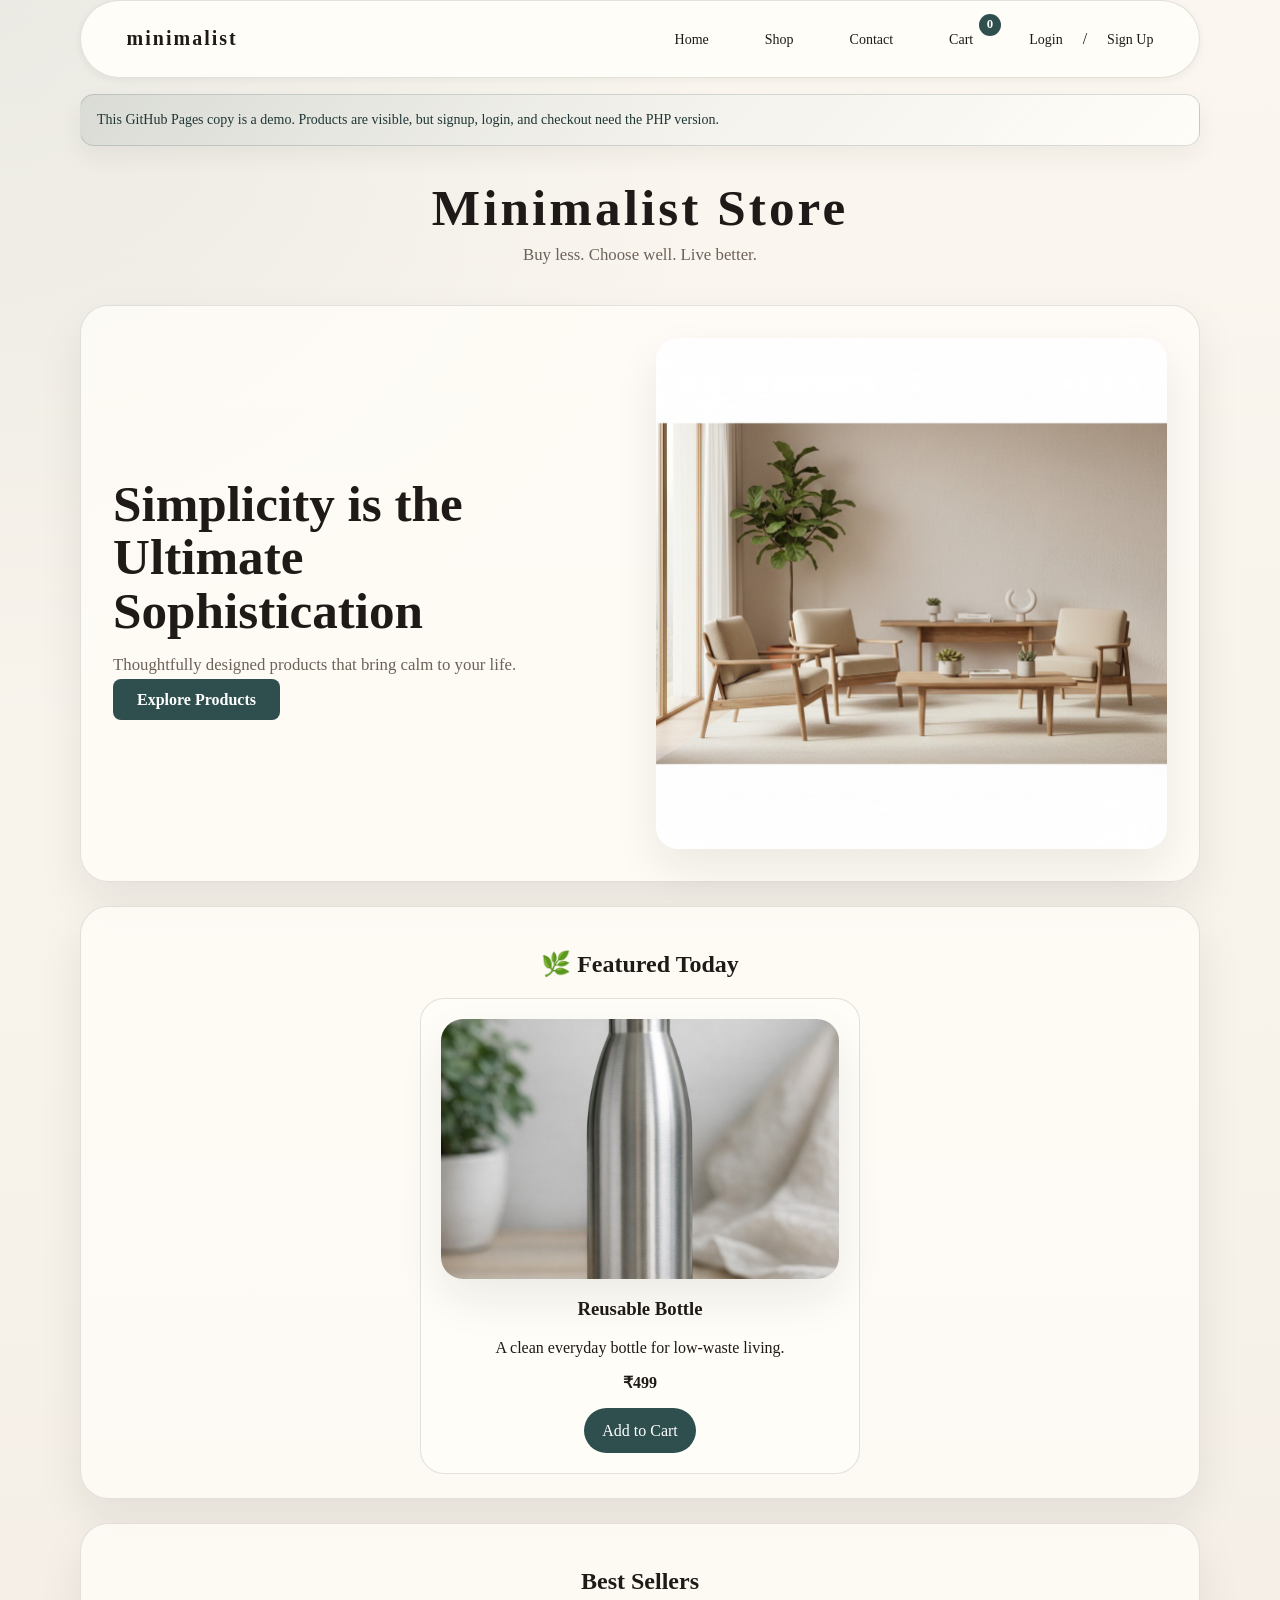
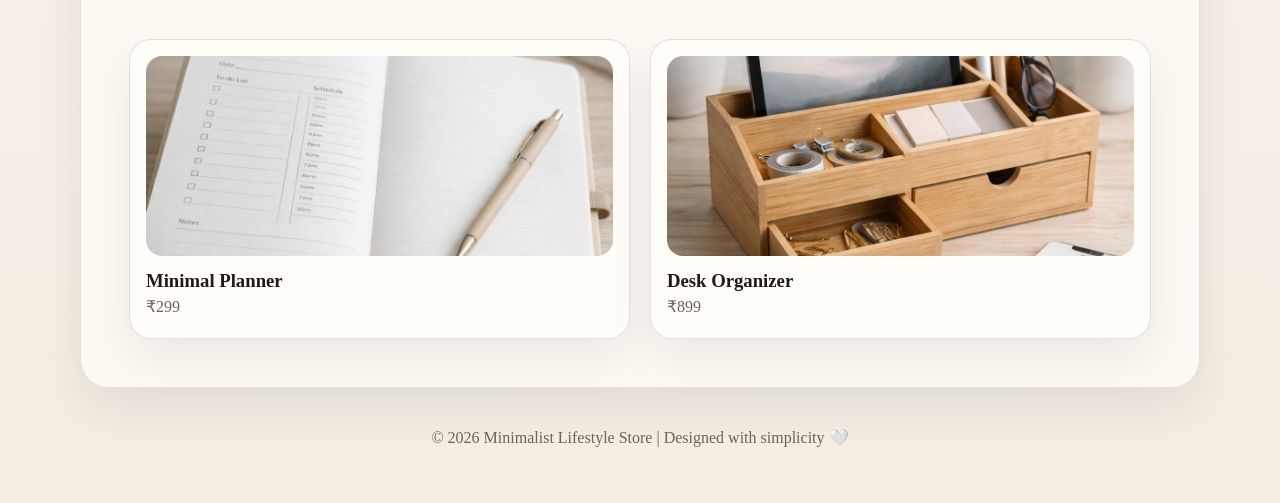
==== index.html @ 7abe247c "Add authentication system (signup/login), browser storage fallbacks for GitHub Pages, and product ca" ====
<!DOCTYPE html>
<html lang="en">
<head>
  <meta charset="UTF-8">
  <meta name="viewport" content="width=device-width, initial-scale=1.0">
  <title>Minimalist Lifestyle Store</title>
  <link rel="stylesheet" href="style.css">
</head>
<body>

<nav class="navbar">
  <div class="nav-container">
    <a href="index.html" class="logo">minimalist</a>
    <ul class="nav-links">
      <li><a href="index.html">Home</a></li>
      <li><a href="products.html">Shop</a></li>
      <li><a href="contact.html">Contact</a></li>
      <li><a href="cart.html" class="cart-link">Cart <span class="cart-badge" data-cart-count="0">0</span></a></li>
      <li id="user-menu" style="display: none;">
        <a href="#" onclick="logout(); return false;">Logout</a>
      </li>
      <li id="auth-menu">
        <a href="login.html">Login</a> / <a href="signup.html">Sign Up</a>
      </li>
    </ul>
  </div>
</nav>

<section class="demo-banner" aria-label="Demo mode notice">
  <p>This GitHub Pages copy is a demo. Products are visible, but signup, login, and checkout need the PHP version.</p>
</section>

<header>
  <h1>Minimalist Store</h1>
  <p>Buy less. Choose well. Live better.</p>
</header>

<!-- HERO SECTION -->
<section class="hero-home">
  <div class="hero-text">
    <h2>Simplicity is the Ultimate Sophistication</h2>
    <p>Thoughtfully designed products that bring calm to your life.</p>
    <a href="products.html" class="btn">Explore Products</a>
  </div>

  <div class="hero-image">
    <img src="images/minimal-livingroom.jpg" alt="Minimal Living Room">
  </div>
</section>

<!-- FEATURED PRODUCT (LOGIC BASED) -->
<section class="featured">
  <h2>🌿 Featured Today</h2>
  <div class="featured-card" id="featured-product">
    <img src="images/featured-home.jpg" alt="Featured Lifestyle">
    <h3>Calm Living Essentials</h3>
    <p>Designed for peaceful living</p>
  </div>
</section>


<!-- BEST SELLERS -->
<section class="products-preview">
  <h2>Best Sellers</h2>

  <div class="products">
    <div class="card">
      <img src="images/planner.jpg">
      <h3>Minimal Planner</h3>
      <p>₹299</p>
    </div>

    <div class="card">
      <img src="images/organizer.jpg">
      <h3>Desk Organizer</h3>
      <p>₹899</p>
    </div>
  </div>
</section>

<footer>
  <p>© 2026 Minimalist Lifestyle Store | Designed with simplicity 🤍</p>
</footer>

<script src="https://code.jquery.com/jquery-3.7.1.min.js"></script>
<script src="js/app.js"></script>
<script>
  function logout() {
    $.ajax({
      url: '/api/logout.php',
      method: 'GET',
      success: function() {
        window.location.href = 'login.html';
      }
    });
    return false;
  }
</script>

</body>
</html>
---- style.css ----
:root {
  --bg: #f4f0ea;
  --surface: #fffdf8;
  --surface-strong: #f0e7db;
  --text: #1f1a17;
  --muted: #6d625a;
  --line: rgba(31, 26, 23, 0.12);
  --accent: #2f4f4f;
  --accent-strong: #1f3636;
  --shadow: 0 20px 45px rgba(31, 26, 23, 0.08);
}

* {
  box-sizing: border-box;
}

html {
  scroll-behavior: smooth;
}

body {
  margin: 0;
  font-family: Georgia, 'Times New Roman', serif;
  color: var(--text);
  background:
    radial-gradient(circle at top left, rgba(47, 79, 79, 0.08), transparent 30%),
    linear-gradient(180deg, #fbf7f0 0%, #f3ede4 100%);
}

img {
  max-inline-size: 100%;
  display: block;
}

/* Navbar */
.navbar {
  background: var(--surface);
  padding-block: 1rem;
  box-shadow: 0 2px 8px rgba(31, 26, 23, 0.06);
  position: sticky;
  inset-block-start: 0;
  z-index: 100;
}

.nav-container {
  inline-size: min(1120px, calc(100% - 2rem));
  margin-inline-start: auto;
  margin-inline-end: auto;
  display: flex;
  justify-content: space-between;
  align-items: center;
}

.logo {
  font-size: 20px;
  font-weight: 700;
  color: var(--text);
  text-decoration: none;
  letter-spacing: 2px;
  margin-inline-end: 2rem;
}

.nav-links {
  display: flex;
  list-style: none;
  gap: 1.5rem;
  margin: 0;
  padding: 0;
}

.nav-links a {
  color: var(--text);
  text-decoration: none;
  font-size: 14px;
  font-weight: 500;
  transition: color 0.3s;
}

.nav-links a:hover {
  color: var(--accent);
}

.cart-link {
  position: relative;
}

.cart-badge {
  position: absolute;
  inset-block-start: -8px;
  inset-inline-end: -12px;
  background: var(--accent);
  color: var(--surface);
  font-size: 12px;
  font-weight: 700;
  padding: 2px 6px;
  border-radius: 10px;
}

header,
nav,
section,
footer {
  inline-size: min(1120px, calc(100% - 2rem));
  margin-inline-start: auto;
  margin-inline-end: auto;
}

header {
  padding: 2rem 0 1rem;
  text-align: center;
}

header h1 {
  margin: 0;
  font-size: clamp(2rem, 4vw, 3.25rem);
  letter-spacing: 0.06em;
}

header p {
  margin: 0.5rem 0 0;
  color: var(--muted);
  font-size: 1.05rem;
}

nav {
  display: flex;
  justify-content: center;
  gap: 0.75rem;
  flex-wrap: wrap;
  padding: 0.85rem;
  background: rgba(255, 253, 248, 0.88);
  border: 1px solid var(--line);
  border-radius: 999px;
  backdrop-filter: blur(14px);
  box-shadow: var(--shadow);
}

nav a {
  color: var(--text);
  text-decoration: none;
  font-size: 0.96rem;
  padding: 0.65rem 1rem;
  border-radius: 999px;
  transition: background-color 0.2s ease, transform 0.2s ease;
}

nav a:hover {
  background: var(--surface-strong);
  transform: translateY(-1px);
}

.cart-badge {
  display: inline-flex;
  min-inline-size: 1.4rem;
  block-size: 1.4rem;
  margin-inline-start: 0.35rem;
  align-items: center;
  justify-content: center;
  padding: 0 0.35rem;
  border-radius: 999px;
  background: var(--accent);
  color: #fff;
  font-size: 0.8rem;
}

.hero-home {
  display: grid;
  grid-template-columns: repeat(2, minmax(0, 1fr));
  gap: 2rem;
  align-items: center;
  margin-block-start: 1.5rem;
  padding: 2rem;
  background: rgba(255, 253, 248, 0.8);
  border: 1px solid var(--line);
  border-radius: 28px;
  box-shadow: var(--shadow);
}

.hero-text h2 {
  margin: 0;
  font-size: clamp(2rem, 4vw, 3.6rem);
  line-height: 1.05;
}

.hero-text p {
  color: var(--muted);
  font-size: 1.05rem;
  max-inline-size: 34rem;
}

.hero-image img,
.featured-card img {
  border-radius: 22px;
  box-shadow: var(--shadow);
}

.btn,
button {
  appearance: none;
  border: 0;
  border-radius: 999px;
  background: var(--accent);
  color: #fff;
  cursor: pointer;
  font: inherit;
  padding: 0.85rem 1.15rem;
  text-decoration: none;
  transition: transform 0.2s ease, background-color 0.2s ease, box-shadow 0.2s ease;
}

.btn:hover,
button:hover {
  background: var(--accent-strong);
  transform: translateY(-1px);
  box-shadow: 0 12px 24px rgba(31, 54, 54, 0.18);
}

.featured,
.products-preview,
.contact-panel,
.cart-page {
  margin-block-start: 1.5rem;
  padding: 1.5rem;
  background: rgba(255, 253, 248, 0.8);
  border: 1px solid var(--line);
  border-radius: 28px;
  box-shadow: var(--shadow);
}

.featured,
.products-preview {
  text-align: center;
}

.featured-card {
  inline-size: min(100%, 440px);
  margin: 1.25rem auto 0;
  padding: 1.25rem;
  background: var(--surface);
  border-radius: 24px;
  border: 1px solid var(--line);
}

.featured-card img {
  inline-size: 100%;
  block-size: 260px;
  object-fit: cover;
}

.products {
  display: grid;
  grid-template-columns: repeat(auto-fit, minmax(220px, 1fr));
  gap: 1.25rem;
  padding: 1.5rem;
}

.product-card,
.card {
  background: var(--surface);
  padding: 1rem;
  border: 1px solid var(--line);
  border-radius: 22px;
  box-shadow: var(--shadow);
  text-align: start;
}

.product-card img,
.card img {
  inline-size: 100%;
  block-size: 200px;
  object-fit: cover;
  border-radius: 16px;
}

.product-card h3,
.card h3,
.cart-row h3,
.stack-form h3 {
  margin: 0.85rem 0 0.35rem;
}

.product-card p,
.card p,
.cart-row p {
  color: var(--muted);
  margin: 0.35rem 0;
}

.price {
  color: var(--text) !important;
  font-weight: 700;
}

.loading-state,
.empty-state {
  inline-size: 100%;
  padding: 1.5rem;
  text-align: center;
  color: var(--muted);
}

.cart-list {
  display: grid;
  gap: 1rem;
}

.cart-row {
  display: grid;
  grid-template-columns: 96px 1fr auto;
  gap: 1rem;
  align-items: center;
  padding: 1rem;
  background: var(--surface);
  border: 1px solid var(--line);
  border-radius: 20px;
}

.cart-row img {
  inline-size: 96px;
  block-size: 96px;
  object-fit: cover;
  border-radius: 16px;
}

.cart-total {
  margin: 1.5rem 0;
}

.stack-form {
  display: grid;
  gap: 0.9rem;
  inline-size: min(520px, 100%);
  margin: 0 auto;
}

.compact-form {
  margin-block-start: 1.5rem;
}

.stack-form input,
.stack-form textarea {
  inline-size: 100%;
  padding: 0.95rem 1rem;
  border: 1px solid var(--line);
  border-radius: 16px;
  background: #fff;
  color: var(--text);
  font: inherit;
}

.stack-form textarea {
  min-block-size: 160px;
  resize: vertical;
}

.status-message {
  min-block-size: 1.2rem;
  margin: 0;
  color: var(--muted);
}

.status-message.success {
  color: #25643c;
}

footer {
  padding: 1.5rem 0 2.5rem;
  text-align: center;
  color: var(--muted);
}

@media (max-width: 768px) {
  header,
  nav,
  section,
  footer {
    inline-size: min(100% - 1rem, 1120px);
  }

  .hero-home {
    grid-template-columns: 1fr;
    padding: 1.25rem;
  }

  .cart-row {
    grid-template-columns: 1fr;
    text-align: center;
  }

  .cart-row img {
    inline-size: 100%;
    block-size: 220px;
  }

  nav {
    border-radius: 24px;
  }
}

.section-divider {
  inline-size: 60%;
  margin-block: 30px;
  margin-inline: auto;
}

/* Auth Section */
.auth-section {
  min-block-size: 100vh;
  display: grid;
  place-items: center;
  padding-block: 40px;
  background: linear-gradient(135deg, var(--surface), var(--bg));
}

.auth-container {
  inline-size: 100%;
  max-inline-size: 400px;
  padding: 40px;
  background: var(--surface);
  border-radius: 16px;
  box-shadow: var(--shadow);
}

.auth-container h1 {
  text-align: center;
  margin-block-end: 10px;
  color: var(--text);
  font-size: 28px;
}

.auth-subtitle {
  text-align: center;
  color: var(--muted);
  margin-block-end: 30px;
  font-size: 14px;
}

.auth-form {
  display: flex;
  flex-direction: column;
  gap: 20px;
  margin-block-end: 25px;
}

.form-group {
  display: flex;
  flex-direction: column;
  gap: 8px;
}

.form-group label {
  font-weight: 600;
  font-size: 14px;
  color: var(--text);
}

.form-group input {
  padding: 12px;
  border: 1px solid var(--line);
  border-radius: 8px;
  font-size: 16px;
  background: var(--bg);
  color: var(--text);
  transition: border-color 0.2s;
}

.form-group input:focus {
  outline: none;
  border-color: var(--accent);
}

.form-group input::placeholder {
  color: var(--muted);
}

.btn {
  padding: 12px 24px;
  border: none;
  border-radius: 8px;
  font-size: 16px;
  font-weight: 600;
  cursor: pointer;
  transition: all 0.3s;
  text-align: center;
}

.btn-primary {
  background: var(--accent);
  color: var(--bg);
}

.btn-primary:hover {
  background: var(--accent-strong);
  transform: translateY(-2px);
  box-shadow: 0 4px 12px rgba(0, 0, 0, 0.15);
}

.status-message {
  padding: 12px;
  border-radius: 8px;
  font-size: 14px;
}

.status-message .success {
  color: #27ae60;
  background: #f0fff4;
  padding: 12px;
  border-radius: 8px;
  margin: 0;
}

.status-message .error {
  color: #e74c3c;
  background: #fdeaea;
  padding: 12px;
  border-radius: 8px;
  margin: 0;
}

.auth-toggle {
  text-align: center;
  color: var(--muted);
  font-size: 14px;
}

.auth-toggle a {
  color: var(--accent);
  text-decoration: none;
  font-weight: 600;
}

.auth-toggle a:hover {
  text-decoration: underline;
}

#user-menu {
  font-size: 14px;
}

#user-menu a {
  color: var(--accent);
}

.user-info {
  padding: 12px;
  background: var(--bg);
  border-inline-start: 3px solid var(--accent);
  border-radius: 4px;
  color: var(--text);
  font-size: 14px;
  margin-block: 10px 0;
}

.demo-banner {
  inline-size: min(1120px, calc(100% - 2rem));
  margin-inline: auto;
  margin-block: 1rem 0;
  padding: 0.9rem 1rem;
  border: 1px solid rgba(47, 79, 79, 0.18);
  border-radius: 14px;
  background: linear-gradient(135deg, rgba(47, 79, 79, 0.1), rgba(255, 253, 248, 0.96));
  color: var(--accent-strong);
  box-shadow: 0 10px 24px rgba(31, 26, 23, 0.06);
}

.demo-banner p {
  margin: 0;
  font-size: 14px;
  line-height: 1.5;
}
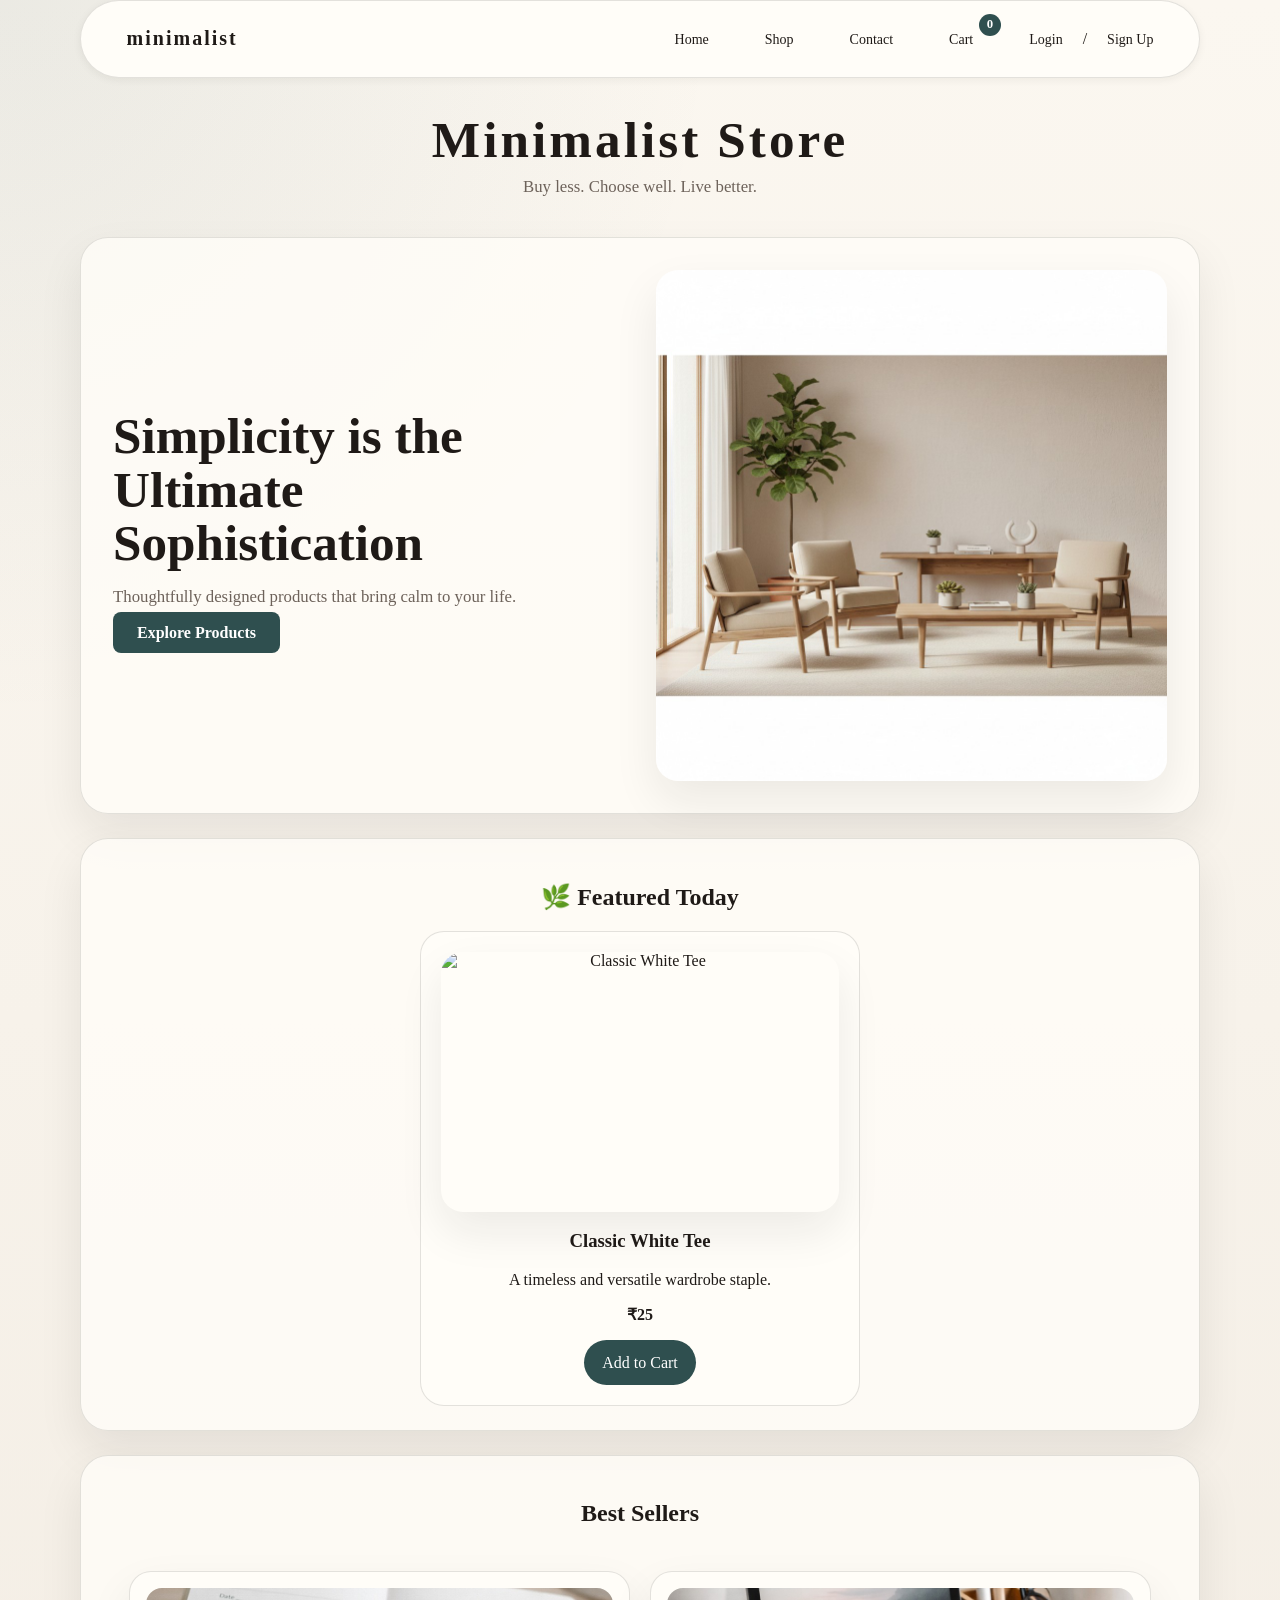
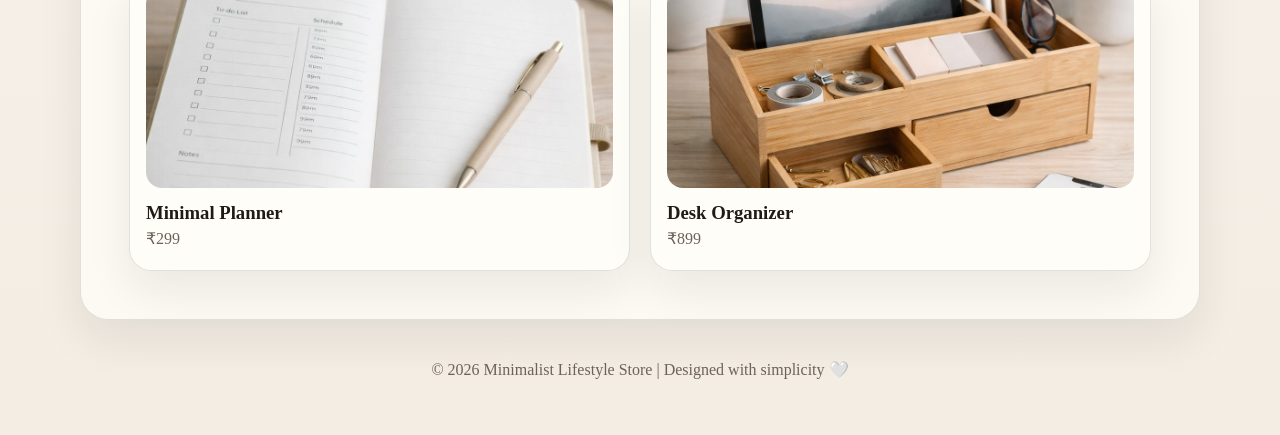
==== commit aa1f490f: "Remove demo banner from all pages except shop page and fetch products from json" ====
--- a/index.html
+++ b/index.html
@@ -26,9 +26,7 @@
   </div>
 </nav>
 
-<section class="demo-banner" aria-label="Demo mode notice">
-  <p>This GitHub Pages copy is a demo. Products are visible, but signup, login, and checkout need the PHP version.</p>
-</section>
+
 
 <header>
   <h1>Minimalist Store</h1>
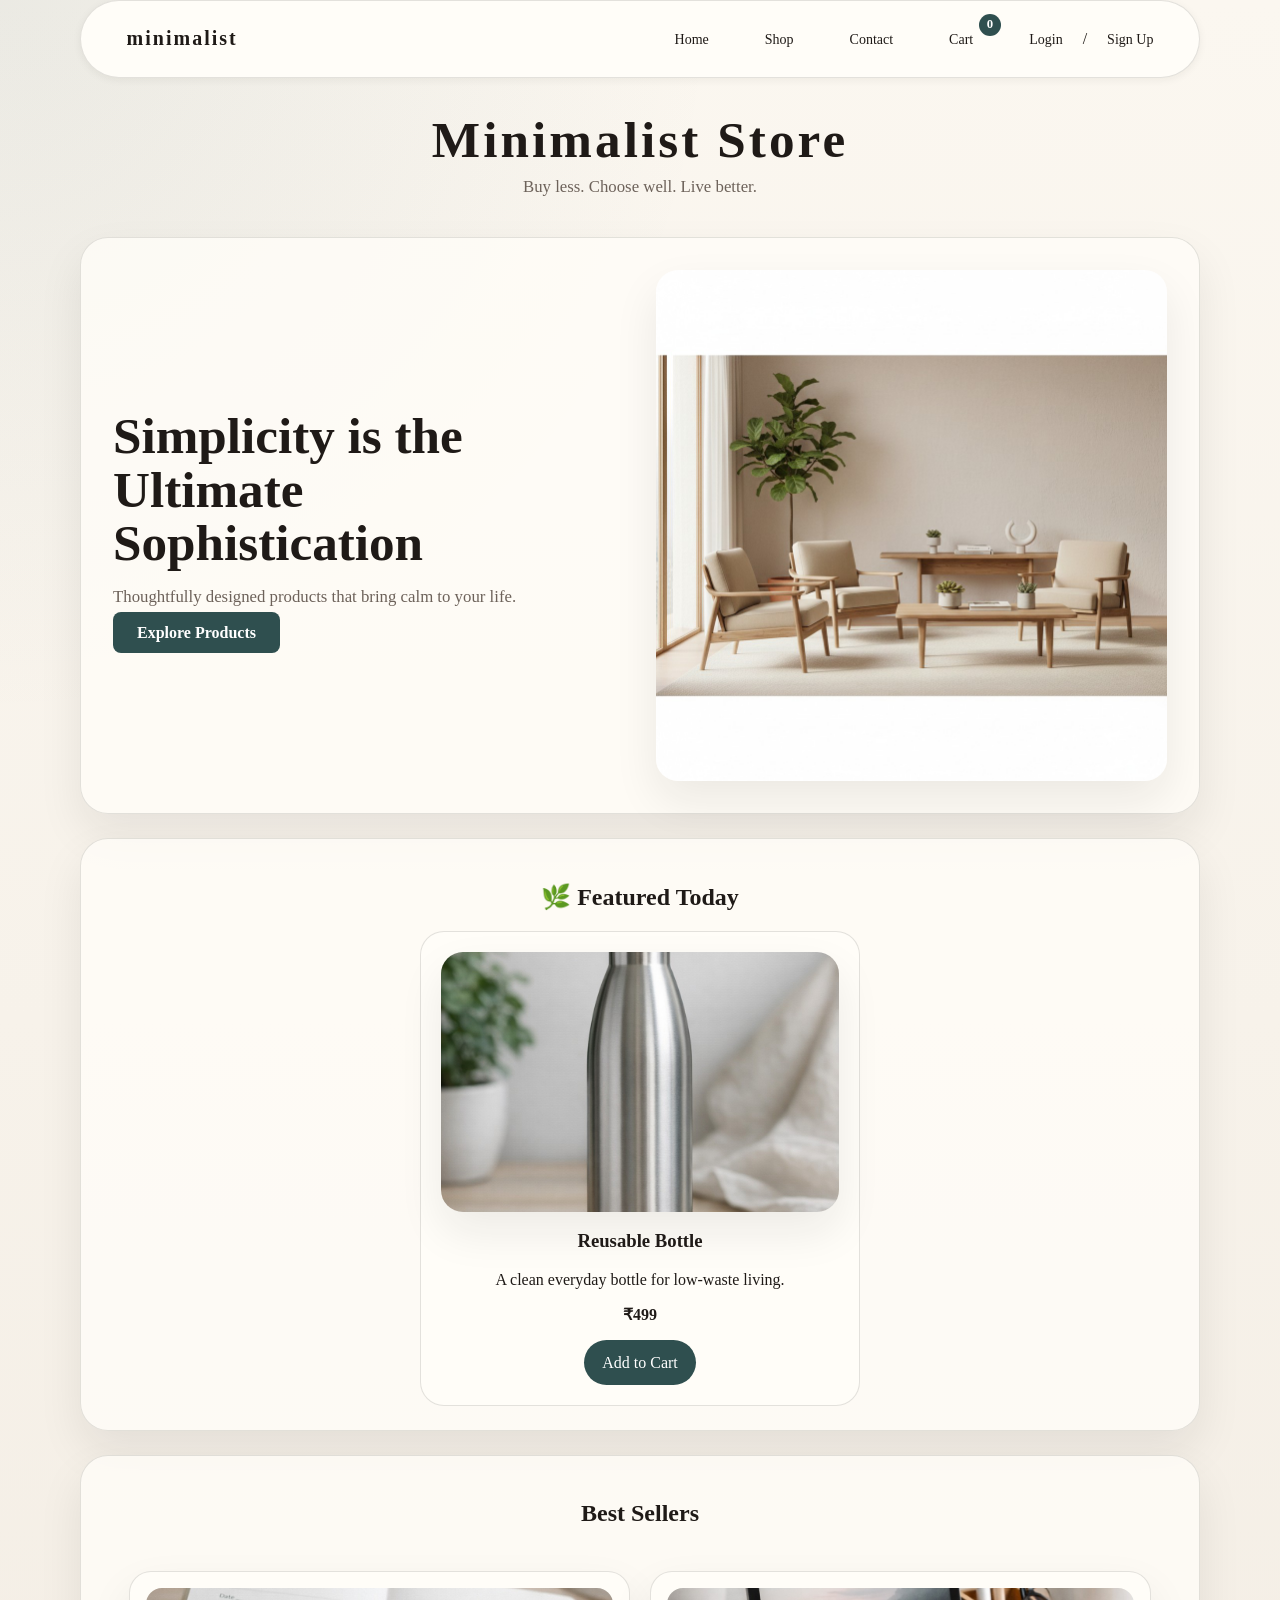
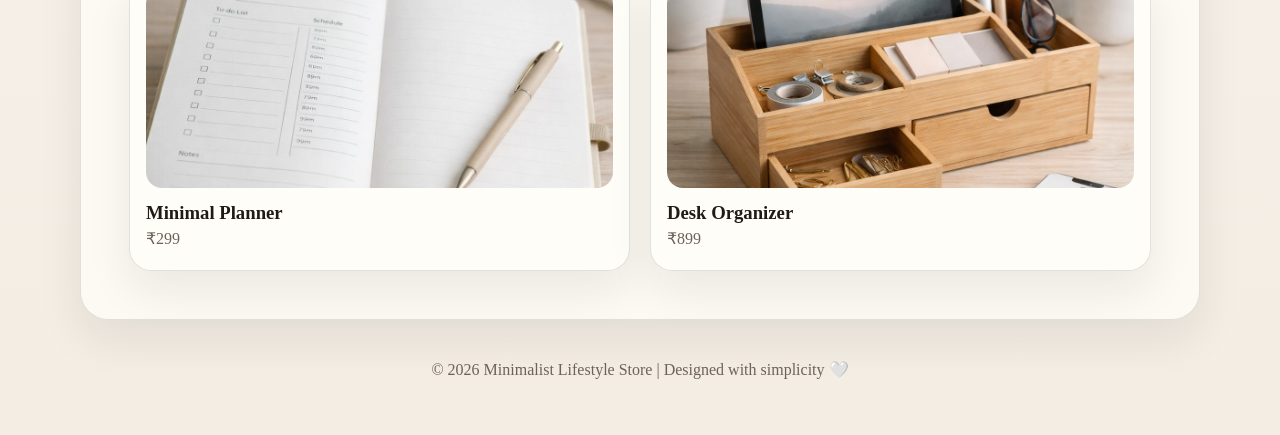
==== commit d994061a: "Fix: Add cache buster to app.js script tag" ====
--- a/index.html
+++ b/index.html
@@ -81,7 +81,7 @@
 </footer>
 
 <script src="https://code.jquery.com/jquery-3.7.1.min.js"></script>
-<script src="js/app.js"></script>
+<script src="js/app.js?v=1"></script>
 <script>
   function logout() {
     $.ajax({
